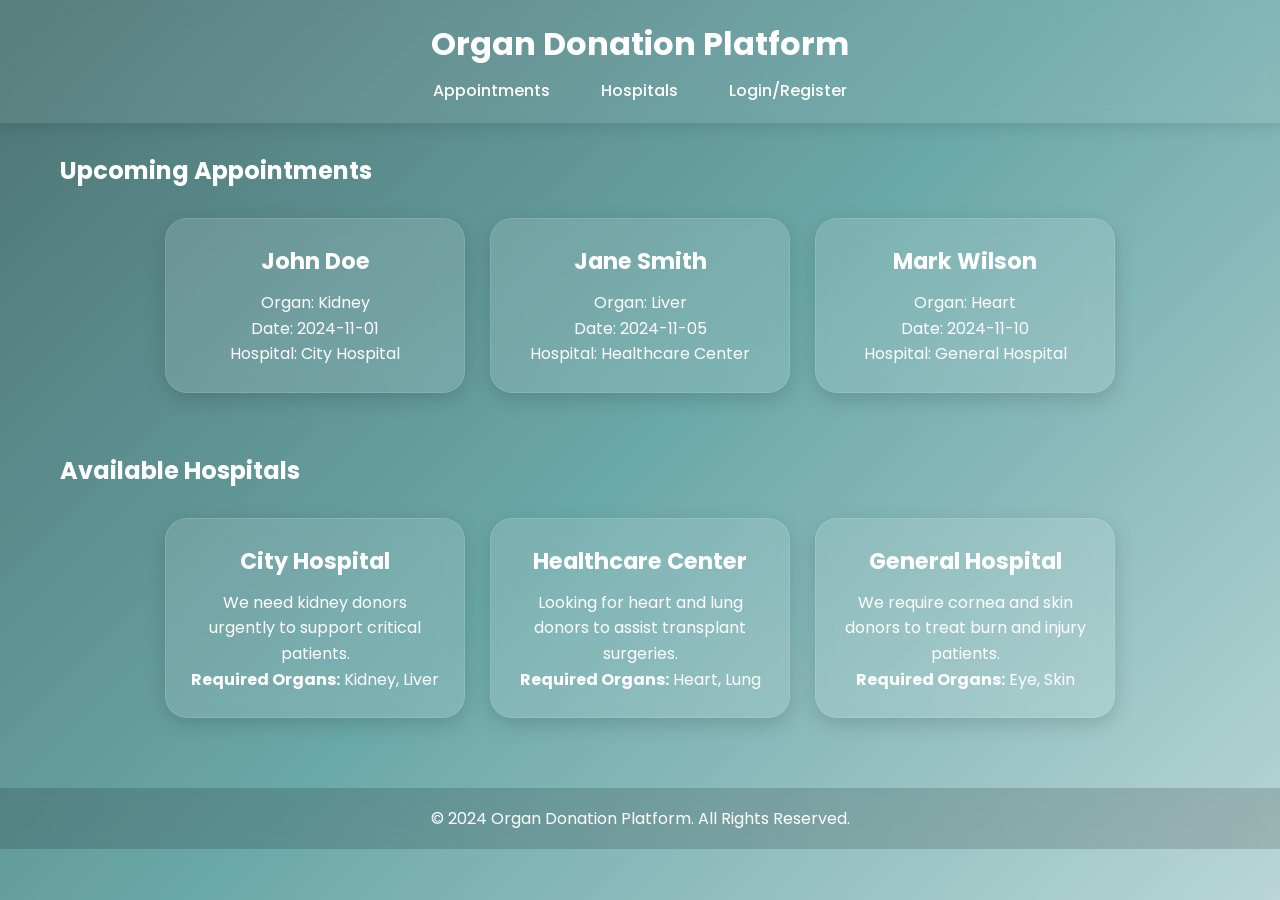
==== index.html @ 2dde4a25 "Organ Donation Management System" ====
<!DOCTYPE html>
<html lang="en">
<head>
    <meta charset="UTF-8">
    <meta name="viewport" content="width=device-width, initial-scale=1.0">
    <title>Organ Donation Platform</title>
    <link rel="stylesheet" href="style.css">
    <link rel="preconnect" href="https://fonts.googleapis.com">
    <link rel="preconnect" href="https://fonts.gstatic.com" crossorigin>
    <link href="https://fonts.googleapis.com/css2?family=Nunito+Sans:wght@400;600&display=swap" rel="stylesheet">
    <link rel="shortcut icon" href="favicon.ico" type="image/x-icon">
</head>
<body>
    <header>
        <h1>Organ Donation Platform</h1>
        <nav>
            <ul>
                <li><a href="#appointments">Appointments</a></li>
                <li><a href="#hospitals">Hospitals</a></li>
                <li><a href="login.html">Login/Register</a></li>
            </ul>
        </nav>
    </header>

    <section id="appointments" class="section-container">
        <h2>Upcoming Appointments</h2>
        <div class="appointment-list" id="appointment-list">
            <!-- Appointments will be populated here by JavaScript -->
        </div>
    </section>

    <section id="hospitals" class="section-container">
        <h2>Available Hospitals</h2>
        <div class="hospital-list" id="hospital-list">
            <!-- Hospitals will be populated here by JavaScript -->
        </div>
    </section>

    <footer>
        <p>&copy; 2024 Organ Donation Platform. All Rights Reserved.</p>
    </footer>

    <script src="script.js"></script>
</body>
</html>
---- style.css ----
@import url('https://fonts.googleapis.com/css2?family=Poppins:wght@300;400;500;600;700&display=swap');

* {
    margin: 0;
    padding: 0;
    box-sizing: border-box;
}

body {

    font-family: "Poppins", sans-serif;

    min-height: 100vh;

    background:
        linear-gradient(
            135deg,
            #4c7272,
            #6ba8a9,
            #bad6d6
        );

    color: #fff;
}



header {

    background: rgba(255,255,255,0.08);

    -webkit-backdrop-filter: blur(10px);
    backdrop-filter: blur(10px);

    padding: 20px;

    text-align: center;

    box-shadow:
        0 4px 15px rgba(0,0,0,0.1);
}

header h1 {

    font-size: 2rem;

    margin-bottom: 10px;

    font-weight: 700;
}

nav ul {

    display: flex;

    justify-content: center;

    align-items: center;

    gap: 15px;

    list-style: none;

    flex-wrap: wrap;
}

nav a {

    text-decoration: none;

    color: white;

    padding: 10px 18px;

    border-radius: 12px;

    transition: 0.3s ease;

    font-weight: 500;
}

nav a:hover {

    background: rgba(255,255,255,0.15);

    transform: translateY(-2px);
}


.section-container {

    padding: 30px 20px;

    max-width: 1200px;

    margin: auto;
}


.form-container {

    width: 100%;

    max-width: 420px;

    margin: 40px auto;

    padding: 35px;

    border-radius: 24px;

    background: rgba(255,255,255,0.12);

    -webkit-backdrop-filter: blur(15px);
    backdrop-filter: blur(15px);
        

    border: 1px solid rgba(255,255,255,0.15);

    box-shadow:
        0 8px 32px rgba(0,0,0,0.2);

    transition: 0.3s ease;
}

.form-container:hover {

    transform: translateY(-4px);
}


.tabs {

    display: flex;

    gap: 10px;

    margin-bottom: 25px;
}

.tabs button {

    flex: 1;

    padding: 14px;

    border: none;

    border-radius: 14px;

    background: rgba(255,255,255,0.1);

    color: white;

    font-size: 15px;

    font-weight: 600;

    cursor: pointer;

    transition: 0.3s ease;
}

.tabs button.active {

    background: white;

    color: #333;

    box-shadow:
        0 4px 15px rgba(255,255,255,0.2);
}

.tabs button:hover {

    transform: scale(1.03);
}


.form-container form {

    display: flex;

    flex-direction: column;

    gap: 18px;
}


.form-container form input,

.form-container form select {

    width: 100%;

    padding: 15px 18px;

    border: none;

    border-radius: 14px;

    background: rgba(255,255,255,0.12);

    color: white;

    font-size: 15px;

    outline: none;

    transition: 0.3s ease;
}

.form-container form input::placeholder {

    color: rgba(255,255,255,0.7);
}

.form-container form input:focus,

.form-container form select:focus {

    background: rgba(255,255,255,0.18);

    box-shadow:
        0 0 0 3px rgba(255,255,255,0.15);
}


label {

    font-size: 14px;

    font-weight: 500;

    color: white;
}


.form-container form button {

    width: 100%;

    padding: 15px;

    border: none;

    border-radius: 14px;

    background: white;

    color: #333;

    font-size: 16px;

    font-weight: 700;

    cursor: pointer;

    transition: 0.3s ease;
}

.form-container form button:hover {

    transform: translateY(-2px);

    background: #f1f1f1;

    box-shadow:
        0 8px 18px rgba(0,0,0,0.2);
}


.appointment-list,

.hospital-list {

    display: flex;

    flex-wrap: wrap;

    justify-content: center;

    gap: 25px;

    margin-top: 30px;
}

.card {

    width: 300px;

    padding: 25px;

    border-radius: 22px;

    background: rgba(255,255,255,0.12);

    -webkit-backdrop-filter: blur(12px);

    backdrop-filter: blur(12px);

    border: 1px solid rgba(255,255,255,0.12);

    box-shadow:
        0 6px 20px rgba(0,0,0,0.15);

    text-align: center;

    transition: 0.3s ease;
}

.card:hover {

    transform: translateY(-6px);

    box-shadow:
        0 10px 25px rgba(0,0,0,0.2);

    background: rgba(255,255,255,0.18);
}

.card h3 {

    margin-bottom: 12px;

    font-size: 1.4rem;

    font-weight: 700;
}

.card p {

    line-height: 1.6;
}


footer {

    margin-top: 40px;

    padding: 18px;

    text-align: center;

    background: rgba(0,0,0,0.15);

    -webkit-backdrop-filter: blur(8px);

    backdrop-filter: blur(8px);

    color: white;
}


.hidden {

    display: none;
}

form.active-form {

    display: flex;
}


@media(max-width: 768px){

    header h1 {

        font-size: 1.6rem;
    }

    .form-container {

        padding: 25px;
    }

    .card {

        width: 100%;
    }

    nav ul {

        gap: 8px;
    }

    nav a {

        padding: 8px 12px;
    }
}

@media(max-width: 480px){

    .tabs {

        flex-direction: column;
    }

    .tabs button {

        width: 100%;
    }

    .form-container {

        padding: 20px;
    }
}
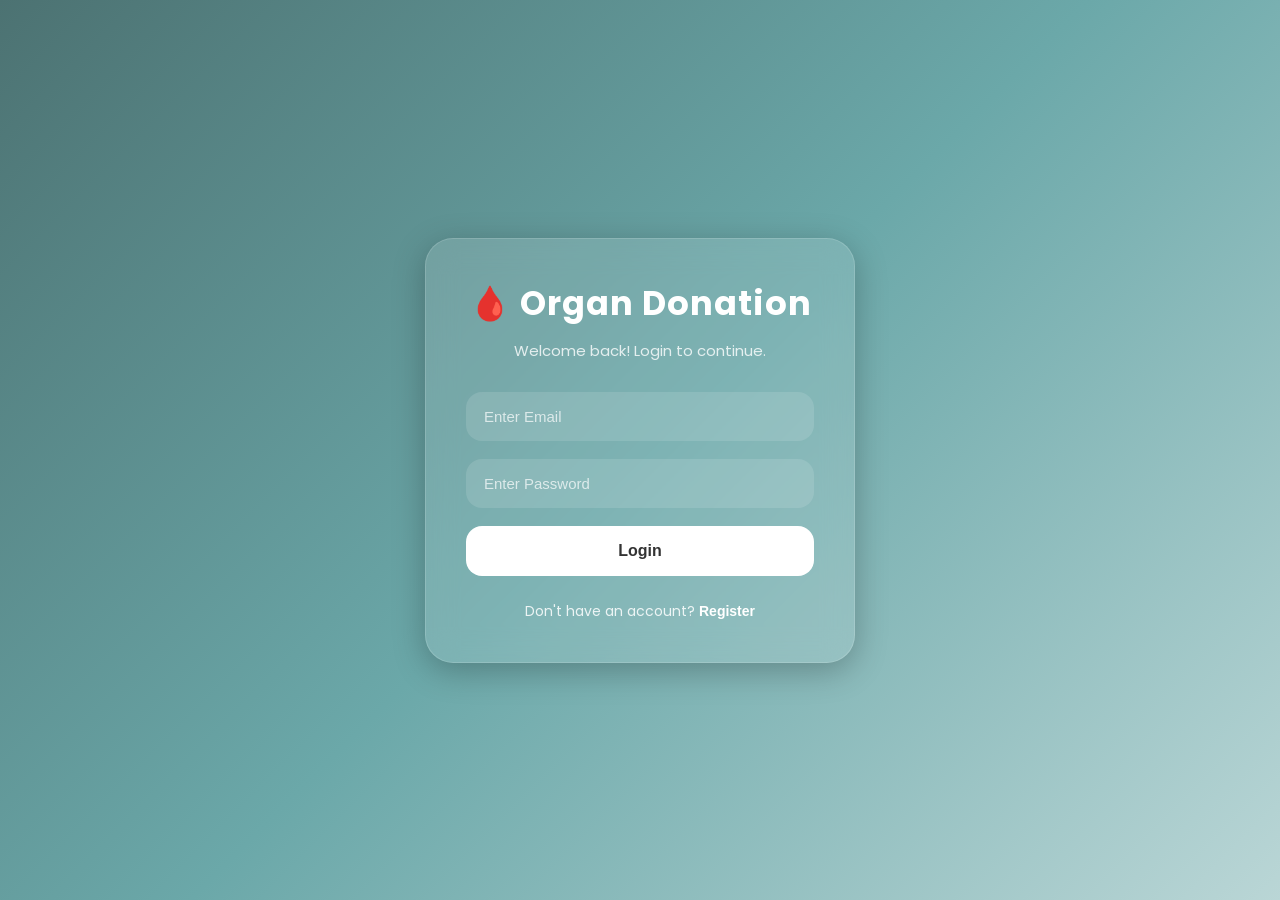
==== commit 50131af1: "Organ Donation Management System" ====
--- a/index.html
+++ b/index.html
@@ -1,45 +1,71 @@
 <!DOCTYPE html>
 <html lang="en">
+
 <head>
+
     <meta charset="UTF-8">
-    <meta name="viewport" content="width=device-width, initial-scale=1.0">
-    <title>Organ Donation Platform</title>
-    <link rel="stylesheet" href="style.css">
-    <link rel="preconnect" href="https://fonts.googleapis.com">
-    <link rel="preconnect" href="https://fonts.gstatic.com" crossorigin>
-    <link href="https://fonts.googleapis.com/css2?family=Nunito+Sans:wght@400;600&display=swap" rel="stylesheet">
-    <link rel="shortcut icon" href="favicon.ico" type="image/x-icon">
+
+    <meta
+        name="viewport"
+        content="width=device-width, initial-scale=1.0"
+    >
+
+    <title>Login - Organ Donation</title>
+
+    <link
+        rel="stylesheet"
+        href="style.css"
+    >
+
 </head>
+
 <body>
-    <header>
-        <h1>Organ Donation Platform</h1>
-        <nav>
-            <ul>
-                <li><a href="#appointments">Appointments</a></li>
-                <li><a href="#hospitals">Hospitals</a></li>
-                <li><a href="login.html">Login/Register</a></li>
-            </ul>
-        </nav>
-    </header>
 
-    <section id="appointments" class="section-container">
-        <h2>Upcoming Appointments</h2>
-        <div class="appointment-list" id="appointment-list">
-            <!-- Appointments will be populated here by JavaScript -->
+    <div class="auth-container">
+
+        <div class="auth-card">
+
+            <h1>
+                🩸 Organ Donation
+            </h1>
+
+            <p class="subtitle">
+                Welcome back! Login to continue.
+            </p>
+
+            <form>
+
+                <input
+                    type="email"
+                    placeholder="Enter Email"
+                    required
+                >
+
+                <input
+                    type="password"
+                    placeholder="Enter Password"
+                    required
+                >
+
+                <button type="submit">
+                    Login
+                </button>
+
+            </form>
+
+            <p class="switch-text">
+
+                Don't have an account?
+
+                <a href="register.html">
+                    Register
+                </a>
+
+            </p>
+
         </div>
-    </section>
 
-    <section id="hospitals" class="section-container">
-        <h2>Available Hospitals</h2>
-        <div class="hospital-list" id="hospital-list">
-            <!-- Hospitals will be populated here by JavaScript -->
-        </div>
-    </section>
+    </div>
 
-    <footer>
-        <p>&copy; 2024 Organ Donation Platform. All Rights Reserved.</p>
-    </footer>
-
-    <script src="script.js"></script>
 </body>
 </html>
--- a/style.css
+++ b/style.css
@@ -1,16 +1,22 @@
 @import url('https://fonts.googleapis.com/css2?family=Poppins:wght@300;400;500;600;700&display=swap');
 
-* {
+*{
     margin: 0;
     padding: 0;
     box-sizing: border-box;
 }
 
-body {
+body{
 
     font-family: "Poppins", sans-serif;
 
     min-height: 100vh;
+
+    display: flex;
+
+    justify-content: center;
+
+    align-items: center;
 
     background:
         linear-gradient(
@@ -20,372 +26,359 @@
             #bad6d6
         );
 
-    color: #fff;
-}
-
-
-
-header {
+    overflow-x: hidden;
+
+    padding: 20px;
+}
+
+.auth-container{
+
+    width: 100%;
+
+    display: flex;
+
+    justify-content: center;
+
+    align-items: center;
+}
+
+.auth-card{
+
+    width: 100%;
+
+    max-width: 430px;
+
+    padding: 40px;
+
+    border-radius: 28px;
+
+    background: rgba(255,255,255,0.12);
+
+    backdrop-filter: blur(15px);
+
+    -webkit-backdrop-filter: blur(15px);
+
+    border: 1px solid rgba(255,255,255,0.15);
+
+    box-shadow:
+        0 8px 32px rgba(0,0,0,0.25);
+
+    text-align: center;
+
+    transition: 0.4s ease;
+}
+
+.auth-card:hover{
+
+    transform: translateY(-5px);
+
+    box-shadow:
+        0 12px 35px rgba(0,0,0,0.3);
+}
+
+.auth-card h1{
+
+    color: white;
+
+    font-size: 2.1rem;
+
+    margin-bottom: 10px;
+
+    font-weight: 700;
+
+    letter-spacing: 1px;
+}
+
+.subtitle{
+
+    color: rgba(255,255,255,0.8);
+
+    font-size: 15px;
+
+    margin-bottom: 30px;
+}
+
+form{
+
+    display: flex;
+
+    flex-direction: column;
+
+    gap: 18px;
+}
+
+form input{
+
+    width: 100%;
+
+    padding: 16px 18px;
+
+    border: none;
+
+    border-radius: 16px;
+
+    background: rgba(255,255,255,0.12);
+
+    color: white;
+
+    font-size: 15px;
+
+    outline: none;
+
+    transition: 0.3s ease;
+}
+
+form input::placeholder{
+
+    color: rgba(255,255,255,0.7);
+}
+
+form input:focus{
+
+    background: rgba(255,255,255,0.18);
+
+    box-shadow:
+        0 0 0 3px rgba(255,255,255,0.15);
+}
+
+form button{
+
+    width: 100%;
+
+    padding: 16px;
+
+    border: none;
+
+    border-radius: 16px;
+
+    background: white;
+
+    color: #333;
+
+    font-size: 16px;
+
+    font-weight: 700;
+
+    cursor: pointer;
+
+    transition: 0.3s ease;
+}
+
+form button:hover{
+
+    transform: translateY(-2px);
+
+    background: #f1f1f1;
+
+    box-shadow:
+        0 10px 20px rgba(0,0,0,0.2);
+}
+
+.switch-text{
+
+    margin-top: 25px;
+
+    color: rgba(255,255,255,0.85);
+
+    font-size: 14px;
+}
+
+.switch-text a{
+
+    color: white;
+
+    text-decoration: none;
+
+    font-weight: 600;
+
+    transition: 0.3s ease;
+}
+
+.switch-text a:hover{
+
+    text-decoration: underline;
+}
+
+header{
+
+    position: fixed;
+
+    top: 0;
+
+    width: 100%;
+
+    padding: 20px;
+
+    text-align: center;
 
     background: rgba(255,255,255,0.08);
 
-    -webkit-backdrop-filter: blur(10px);
     backdrop-filter: blur(10px);
 
-    padding: 20px;
+    color: white;
+
+    box-shadow:
+        0 4px 12px rgba(0,0,0,0.1);
+}
+
+header h1{
+
+    font-size: 2rem;
+
+    font-weight: 700;
+}
+
+nav ul{
+
+    display: flex;
+
+    justify-content: center;
+
+    align-items: center;
+
+    gap: 15px;
+
+    list-style: none;
+
+    margin-top: 10px;
+
+    flex-wrap: wrap;
+}
+
+nav a{
+
+    text-decoration: none;
+
+    color: white;
+
+    padding: 10px 18px;
+
+    border-radius: 12px;
+
+    transition: 0.3s ease;
+
+    font-weight: 500;
+}
+
+nav a:hover{
+
+    background: rgba(255,255,255,0.15);
+
+    transform: translateY(-2px);
+}
+
+.section-container{
+
+    width: 100%;
+
+    max-width: 1200px;
+
+    margin: auto;
+
+    padding: 100px 20px 30px;
+}
+
+.appointment-list,
+.hospital-list{
+
+    display: flex;
+
+    flex-wrap: wrap;
+
+    justify-content: center;
+
+    gap: 25px;
+
+    margin-top: 30px;
+}
+
+.card{
+
+    width: 300px;
+
+    padding: 25px;
+
+    border-radius: 24px;
+
+    background: rgba(255,255,255,0.12);
+
+    backdrop-filter: blur(12px);
+
+    border: 1px solid rgba(255,255,255,0.12);
+
+    box-shadow:
+        0 6px 20px rgba(0,0,0,0.15);
 
     text-align: center;
 
-    box-shadow:
-        0 4px 15px rgba(0,0,0,0.1);
-}
-
-header h1 {
-
-    font-size: 2rem;
-
-    margin-bottom: 10px;
+    color: white;
+
+    transition: 0.3s ease;
+}
+
+.card:hover{
+
+    transform: translateY(-6px);
+
+    background: rgba(255,255,255,0.18);
+
+    box-shadow:
+        0 12px 25px rgba(0,0,0,0.2);
+}
+
+.card h3{
+
+    margin-bottom: 12px;
+
+    font-size: 1.4rem;
 
     font-weight: 700;
 }
 
-nav ul {
-
-    display: flex;
-
-    justify-content: center;
-
-    align-items: center;
-
-    gap: 15px;
-
-    list-style: none;
-
-    flex-wrap: wrap;
-}
-
-nav a {
-
-    text-decoration: none;
-
-    color: white;
-
-    padding: 10px 18px;
-
-    border-radius: 12px;
-
-    transition: 0.3s ease;
-
-    font-weight: 500;
-}
-
-nav a:hover {
-
-    background: rgba(255,255,255,0.15);
-
-    transform: translateY(-2px);
-}
-
-
-.section-container {
-
-    padding: 30px 20px;
-
-    max-width: 1200px;
-
-    margin: auto;
-}
-
-
-.form-container {
-
-    width: 100%;
-
-    max-width: 420px;
-
-    margin: 40px auto;
-
-    padding: 35px;
-
-    border-radius: 24px;
-
-    background: rgba(255,255,255,0.12);
-
-    -webkit-backdrop-filter: blur(15px);
-    backdrop-filter: blur(15px);
-        
-
-    border: 1px solid rgba(255,255,255,0.15);
-
-    box-shadow:
-        0 8px 32px rgba(0,0,0,0.2);
-
-    transition: 0.3s ease;
-}
-
-.form-container:hover {
-
-    transform: translateY(-4px);
-}
-
-
-.tabs {
-
-    display: flex;
-
-    gap: 10px;
-
-    margin-bottom: 25px;
-}
-
-.tabs button {
-
-    flex: 1;
-
-    padding: 14px;
-
-    border: none;
-
-    border-radius: 14px;
-
-    background: rgba(255,255,255,0.1);
-
-    color: white;
-
-    font-size: 15px;
-
-    font-weight: 600;
-
-    cursor: pointer;
-
-    transition: 0.3s ease;
-}
-
-.tabs button.active {
-
-    background: white;
-
-    color: #333;
-
-    box-shadow:
-        0 4px 15px rgba(255,255,255,0.2);
-}
-
-.tabs button:hover {
-
-    transform: scale(1.03);
-}
-
-
-.form-container form {
-
-    display: flex;
-
-    flex-direction: column;
-
-    gap: 18px;
-}
-
-
-.form-container form input,
-
-.form-container form select {
-
-    width: 100%;
-
-    padding: 15px 18px;
-
-    border: none;
-
-    border-radius: 14px;
-
-    background: rgba(255,255,255,0.12);
-
-    color: white;
-
-    font-size: 15px;
-
-    outline: none;
-
-    transition: 0.3s ease;
-}
-
-.form-container form input::placeholder {
-
-    color: rgba(255,255,255,0.7);
-}
-
-.form-container form input:focus,
-
-.form-container form select:focus {
-
-    background: rgba(255,255,255,0.18);
-
-    box-shadow:
-        0 0 0 3px rgba(255,255,255,0.15);
-}
-
-
-label {
-
-    font-size: 14px;
-
-    font-weight: 500;
-
-    color: white;
-}
-
-
-.form-container form button {
-
-    width: 100%;
-
-    padding: 15px;
-
-    border: none;
-
-    border-radius: 14px;
-
-    background: white;
-
-    color: #333;
-
-    font-size: 16px;
-
-    font-weight: 700;
-
-    cursor: pointer;
-
-    transition: 0.3s ease;
-}
-
-.form-container form button:hover {
-
-    transform: translateY(-2px);
-
-    background: #f1f1f1;
-
-    box-shadow:
-        0 8px 18px rgba(0,0,0,0.2);
-}
-
-
-.appointment-list,
-
-.hospital-list {
-
-    display: flex;
-
-    flex-wrap: wrap;
-
-    justify-content: center;
-
-    gap: 25px;
-
-    margin-top: 30px;
-}
-
-.card {
-
-    width: 300px;
-
-    padding: 25px;
-
-    border-radius: 22px;
-
-    background: rgba(255,255,255,0.12);
-
-    -webkit-backdrop-filter: blur(12px);
-
-    backdrop-filter: blur(12px);
-
-    border: 1px solid rgba(255,255,255,0.12);
-
-    box-shadow:
-        0 6px 20px rgba(0,0,0,0.15);
+.card p{
+
+    line-height: 1.6;
+}
+
+
+footer{
+
+    margin-top: 40px;
+
+    padding: 18px;
 
     text-align: center;
 
-    transition: 0.3s ease;
-}
-
-.card:hover {
-
-    transform: translateY(-6px);
-
-    box-shadow:
-        0 10px 25px rgba(0,0,0,0.2);
-
-    background: rgba(255,255,255,0.18);
-}
-
-.card h3 {
-
-    margin-bottom: 12px;
-
-    font-size: 1.4rem;
-
-    font-weight: 700;
-}
-
-.card p {
-
-    line-height: 1.6;
-}
-
-
-footer {
-
-    margin-top: 40px;
-
-    padding: 18px;
-
-    text-align: center;
-
     background: rgba(0,0,0,0.15);
 
-    -webkit-backdrop-filter: blur(8px);
-
     backdrop-filter: blur(8px);
 
     color: white;
 }
 
-
-.hidden {
-
-    display: none;
-}
-
-form.active-form {
-
-    display: flex;
-}
-
-
 @media(max-width: 768px){
 
-    header h1 {
+    .auth-card{
+
+        padding: 30px;
+    }
+
+    .card{
+
+        width: 100%;
+    }
+
+    header h1{
 
         font-size: 1.6rem;
     }
 
-    .form-container {
-
-        padding: 25px;
-    }
-
-    .card {
-
-        width: 100%;
-    }
-
-    nav ul {
+    nav ul{
 
         gap: 8px;
     }
 
-    nav a {
+    nav a{
 
         padding: 8px 12px;
     }
@@ -393,18 +386,23 @@
 
 @media(max-width: 480px){
 
-    .tabs {
-
-        flex-direction: column;
-    }
-
-    .tabs button {
-
-        width: 100%;
-    }
-
-    .form-container {
-
-        padding: 20px;
-    }
-}+    .auth-card{
+
+        padding: 25px 20px;
+    }
+
+    .auth-card h1{
+
+        font-size: 1.7rem;
+    }
+
+    form input{
+
+        padding: 14px 16px;
+    }
+
+    form button{
+
+        padding: 14px;
+    }
+}
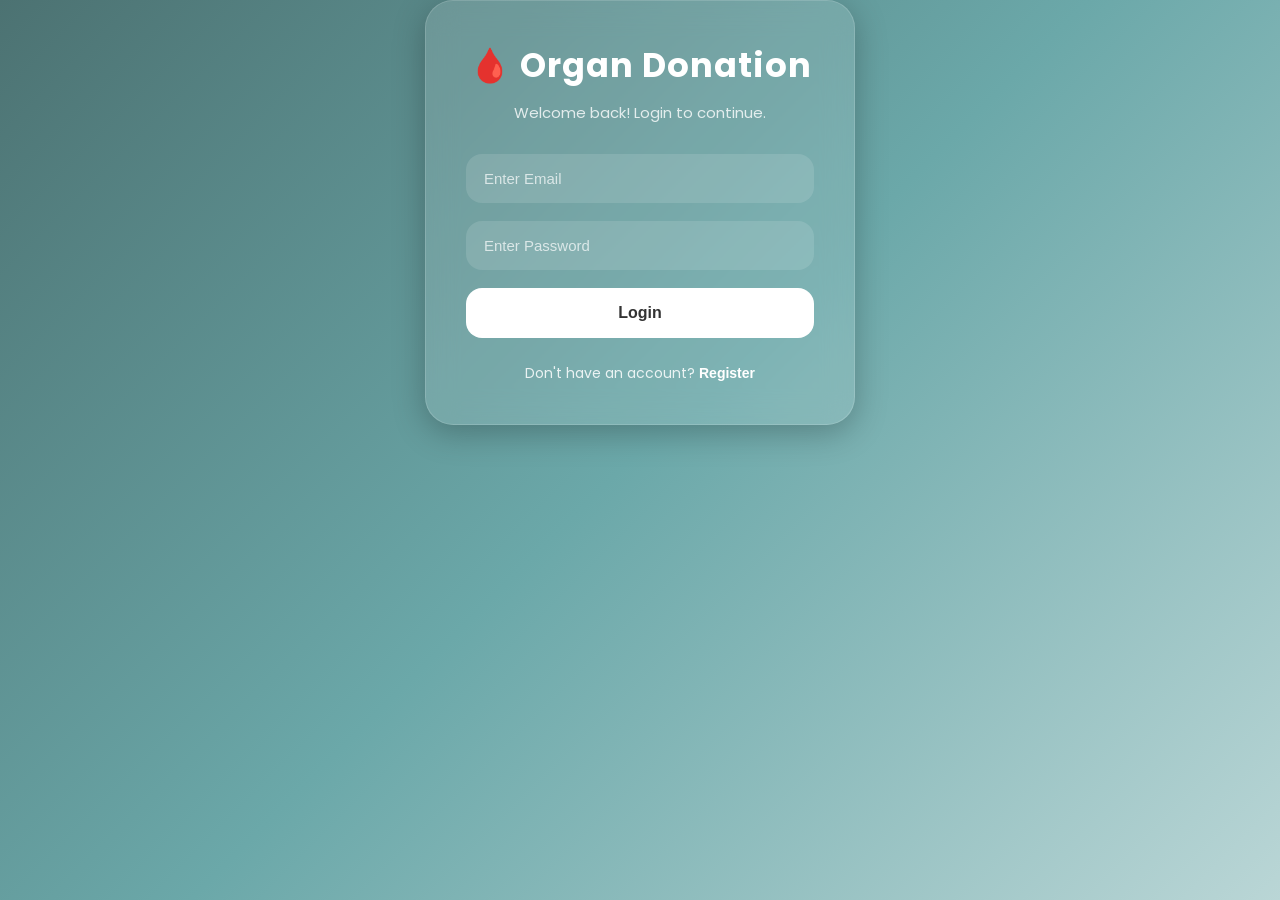
==== commit ccd3331e: "Organ Donation Management System" ====
--- a/index.html
+++ b/index.html
@@ -33,15 +33,19 @@
                 Welcome back! Login to continue.
             </p>
 
-            <form>
+            <!-- LOGIN FORM -->
+
+            <form id="loginForm">
 
                 <input
+                    id="loginEmail"
                     type="email"
                     placeholder="Enter Email"
                     required
                 >
 
                 <input
+                    id="loginPassword"
                     type="password"
                     placeholder="Enter Password"
                     required
@@ -52,6 +56,8 @@
                 </button>
 
             </form>
+
+            <!-- SWITCH -->
 
             <p class="switch-text">
 
@@ -67,5 +73,7 @@
 
     </div>
 
+    <script src="script.js"></script>
+
 </body>
 </html>
--- a/style.css
+++ b/style.css
@@ -11,12 +11,6 @@
     font-family: "Poppins", sans-serif;
 
     min-height: 100vh;
-
-    display: flex;
-
-    justify-content: center;
-
-    align-items: center;
 
     background:
         linear-gradient(
@@ -28,7 +22,7 @@
 
     overflow-x: hidden;
 
-    padding: 20px;
+    color: white;
 }
 
 .auth-container{
